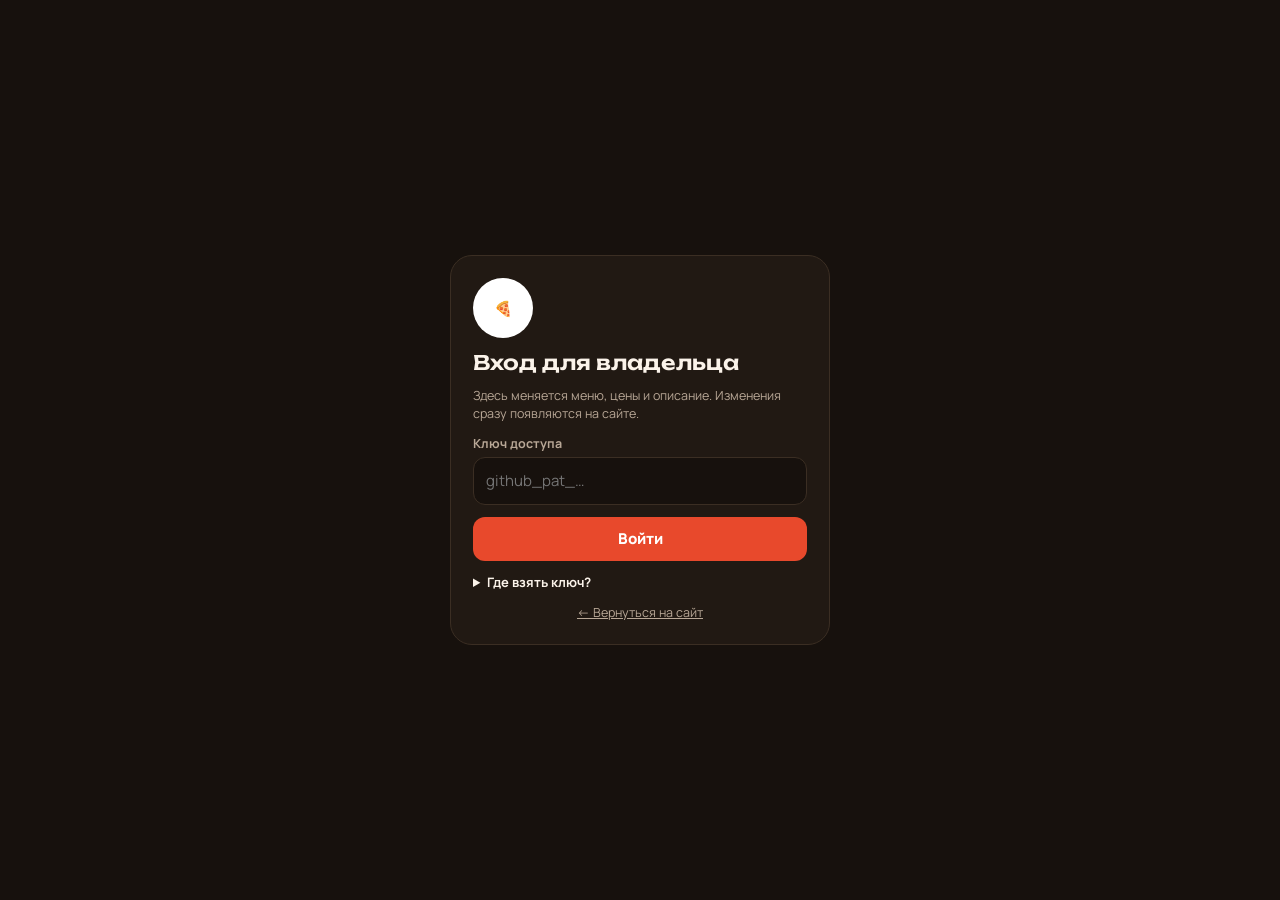
==== pizza/admin.html @ a3d3c34d "Пиццерия: сайт с заказом в WhatsApp и админка для владельца Co-Authored-By: Claude Opus 5.5 <noreply" ====
<!doctype html>
<html lang="ru">
<head>
<meta charset="utf-8">
<meta name="viewport" content="width=device-width,initial-scale=1,viewport-fit=cover">
<title>Админка пиццерии</title>
<meta name="robots" content="noindex,nofollow">
<meta name="theme-color" content="#17110d">
<link rel="preconnect" href="https://fonts.googleapis.com">
<link rel="preconnect" href="https://fonts.gstatic.com" crossorigin>
<link rel="stylesheet" href="https://fonts.googleapis.com/css2?family=Unbounded:wght@500;700&family=Manrope:wght@400;500;600;700;800&display=swap">
<link rel="stylesheet" href="style.css">
</head>
<body>
<div id="app"><div class="loading">Загрузка…</div></div>
<script src="common.js"></script>
<script>
(function(){
"use strict";
var E=PZ.esc,M=PZ.money,R=PZ.REPO,app=document.getElementById("app");
var API="https://api.github.com/repos/"+R.owner+"/"+R.repo+"/contents/";
var token=PZ.lsGet("pz-admin-token")||"";
var D=null,sha=null,saved="",tab="items",q="",fcat="",sheet=null,busy=false,armed=null;
var th=PZ.lsGet("pz-theme");if(th)document.documentElement.dataset.theme=th;

/* ---------- GitHub ---------- */
function gh(path,opt){opt=opt||{};opt.headers=Object.assign({"Accept":"application/vnd.github+json","Authorization":"Bearer "+token},opt.headers||{});
  return fetch(path.indexOf("http")===0?path:API+path,opt).then(function(r){return r.json().catch(function(){return {};}).then(function(j){if(!r.ok){var e=new Error(j.message||("Ошибка "+r.status));e.status=r.status;throw e;}return j;});});}
function b64enc(str){var b=new TextEncoder().encode(str),s="";for(var i=0;i<b.length;i+=0x8000)s+=String.fromCharCode.apply(null,b.subarray(i,i+0x8000));return btoa(s);}
function b64dec(b){var bin=atob(b.replace(/\n/g,"")),a=new Uint8Array(bin.length);for(var i=0;i<bin.length;i++)a[i]=bin.charCodeAt(i);return new TextDecoder().decode(a);}
function fetchMenu(){return gh(R.path+"?ref="+R.branch+"&t="+Date.now()).then(function(j){sha=j.sha;return JSON.parse(b64dec(j.content));});}
function putMenu(retry){
  var body=JSON.stringify(D,null,2)+"\n";
  return gh(R.path,{method:"PUT",body:JSON.stringify({message:"Меню: обновление из админки",content:b64enc(body),sha:sha,branch:R.branch})})
    .then(function(j){sha=j.content.sha;})
    .catch(function(e){if((e.status===409||e.status===422)&&!retry)return gh(R.path+"?ref="+R.branch+"&t="+Date.now()).then(function(j){sha=j.sha;return putMenu(true);});throw e;});}
function uploadImage(file,prefix){
  return new Promise(function(ok,bad){
    var img=new Image(),url=URL.createObjectURL(file);
    img.onload=function(){var max=1100,w=img.width,h=img.height,k=Math.min(1,max/Math.max(w,h));
      var c=document.createElement("canvas");c.width=Math.round(w*k);c.height=Math.round(h*k);c.getContext("2d").drawImage(img,0,0,c.width,c.height);URL.revokeObjectURL(url);
      var full=c.toDataURL("image/jpeg",.82),data=full.split(",")[1],name=prefix+"-"+Date.now().toString(36)+".jpg";
      gh(R.img+name,{method:"PUT",body:JSON.stringify({message:"Фото: "+name,content:data,branch:R.branch})}).then(function(){PZ.prev["img/"+name]=full;ok("img/"+name);}).catch(bad);};
    img.onerror=function(){bad(new Error("Это не картинка"));};img.src=url;});}

/* ---------- состояние ---------- */
function dirty(){return D&&JSON.stringify(D)!==saved;}
function draft(){if(D)PZ.lsSet("pz-admin-draft",JSON.stringify({d:D,base:saved}));}
function toast(m){var t=document.createElement("div");t.className="toast";t.textContent=m;document.body.appendChild(t);setTimeout(function(){t.remove();},2200);}
function uid(p){return p+Date.now().toString(36)+Math.random().toString(36).slice(2,5);}
function cat(id){return D.categories.filter(function(c){return c.id===id;})[0];}
function item(id){return D.items.filter(function(i){return i.id===id;})[0];}
function arm(key,el){if(armed===key){armed=null;return true;}armed=key;el.textContent="Точно?";el.classList.add("danger");setTimeout(function(){if(armed===key){armed=null;render();}},3000);return false;}
window.addEventListener("beforeunload",function(e){if(dirty()){e.preventDefault();e.returnValue="";}});

/* ---------- вход ---------- */
function login(err){
  app.innerHTML='<div class="login"><form id="lf"><div class="logo" style="width:60px;height:60px">🍕</div><h1>Вход для владельца</h1><p class="hint" style="margin:0">Здесь меняется меню, цены и описание. Изменения сразу появляются на сайте.</p><div class="f"><label for="tk">Ключ доступа</label><input id="tk" type="password" autocomplete="current-password" placeholder="github_pat_…" required></div>'+(err?'<div class="err-msg">'+E(err)+'</div>':'')+'<button class="btn" type="submit">Войти</button>'+
  '<details class="help"><summary>Где взять ключ?</summary><ol><li>Войдите на github.com в аккаунт, где лежит сайт.</li><li>Откройте: Settings → Developer settings → Personal access tokens → Fine-grained tokens → Generate new token.</li><li>Repository access: <b>Only select repositories</b> → <b>'+E(R.repo)+'</b>.</li><li>Permissions → Repository → <b>Contents: Read and write</b>.</li><li>Скопируйте ключ и вставьте сюда. На этом устройстве он запомнится.</li></ol></details>'+
  '<a class="hint" href="./" style="text-align:center">← Вернуться на сайт</a></form></div>';
  document.getElementById("lf").onsubmit=function(e){e.preventDefault();token=document.getElementById("tk").value.trim();start(true);};}
function start(fresh){
  if(!token){login();return;}
  app.innerHTML='<div class="loading">Проверяем доступ…</div>';
  gh("https://api.github.com/repos/"+R.owner+"/"+R.repo).then(function(r){
    if(!r.permissions||!r.permissions.push)throw new Error("У ключа нет права на запись в репозиторий «"+R.repo+"».");
    PZ.lsSet("pz-admin-token",token);return fetchMenu();
  }).then(function(d){
    D=d;saved=JSON.stringify(d);
    try{var dr=JSON.parse(PZ.lsGet("pz-admin-draft")||"null");if(dr&&dr.base===saved&&JSON.stringify(dr.d)!==saved){D=dr.d;setTimeout(function(){toast("Восстановлены неопубликованные изменения");},300);}}catch(e){}
    render();
  }).catch(function(e){token="";PZ.lsDel("pz-admin-token");login(e.status===401?"Неверный ключ. Проверьте и попробуйте снова.":e.message);});}

/* ---------- экраны ---------- */
function top(){
  return '<div class="adm-top"><div class="wrap"><div class="logo" style="width:40px;height:40px">'+(D.settings.logo?'<img src="'+E(PZ.src(D.settings.logo))+'" alt="">':'🍕')+'</div><h2>Управление</h2><a class="ghost" href="./" target="_blank" rel="noopener">Сайт ↗</a><button class="btn" data-pub'+(dirty()&&!busy?'':' disabled')+'>'+(busy?'Сохраняем…':dirty()?'Опубликовать':'Сохранено ✓')+'</button></div><div class="wrap"><div class="tabs">'+
    [["items","Позиции ("+D.items.length+")"],["cats","Категории"],["settings","Настройки"]].map(function(t){return '<button data-tab="'+t[0]+'" class="'+(tab===t[0]?"on":"")+'">'+t[1]+'</button>';}).join("")+'</div></div></div>';}
function itemsTab(){
  var h='<div class="panel"><div style="display:flex;gap:8px;flex-wrap:wrap"><input class="search" data-q placeholder="Поиск по названию…" value="'+E(q)+'"><select class="search" style="flex:0 1 200px" data-fcat><option value="">Все категории</option>'+D.categories.map(function(c){return '<option value="'+E(c.id)+'"'+(fcat===c.id?' selected':'')+'>'+E(c.name)+'</option>';}).join("")+'</select><button class="btn" data-new>+ Добавить блюдо</button></div></div>';
  D.categories.forEach(function(c){
    if(fcat&&fcat!==c.id)return;
    var list=D.items.filter(function(i){return i.cat===c.id&&(!q||i.name.toLowerCase().indexOf(q.toLowerCase())>=0);});
    if(q&&!list.length)return;
    h+='<div class="panel"><h4>'+E(c.name)+' · '+list.length+'</h4>'+(list.length?'':'<p class="hint">Пусто. Нажмите «Добавить блюдо».</p>')+list.map(function(it){
      return '<div class="ai'+(it.hidden?' off':'')+'"><div class="th">'+PZ.pic(it)+'</div><div class="t"><div>'+E(it.name)+(it.hidden?' · скрыто':'')+(it.badge?' · '+E(it.badge):'')+'</div><div>'+M(it.price)+(+it.old?' <s>'+M(it.old)+'</s>':'')+(it.weight?' · '+E(it.weight):'')+'</div></div><div class="acts"><button class="mini" data-up="'+it.id+'" aria-label="Выше">↑</button><button class="mini" data-down="'+it.id+'" aria-label="Ниже">↓</button><button class="mini" data-hide="'+it.id+'">'+(it.hidden?'Показать':'Скрыть')+'</button><button class="mini" data-edit="'+it.id+'">Изменить</button><button class="mini danger" data-del="'+it.id+'">Удалить</button></div></div>';}).join("")+'</div>';});
  var orphan=D.items.filter(function(i){return !cat(i.cat);});
  if(orphan.length)h+='<div class="banner">Есть позиции без категории ('+orphan.length+'): '+orphan.map(function(i){return E(i.name);}).join(", ")+'. Откройте их и выберите категорию.</div>';
  return h;}
function catsTab(){
  return '<div class="panel"><h4>Категории меню</h4><p class="hint">Порядок здесь = порядок на сайте. Удалить можно только пустую категорию.</p>'+D.categories.map(function(c){var n=D.items.filter(function(i){return i.cat===c.id;}).length;
    return '<div class="ai"><div class="t f" style="min-width:160px"><input data-cname="'+E(c.id)+'" value="'+E(c.name)+'" aria-label="Название категории"></div><span class="hint">'+n+' поз.</span><div class="acts"><button class="mini" data-cup="'+E(c.id)+'">↑</button><button class="mini" data-cdown="'+E(c.id)+'">↓</button><button class="mini danger" data-cdel="'+E(c.id)+'">Удалить</button></div></div>';}).join("")+
    '<div style="display:flex;gap:8px"><input class="search" id="newcat" placeholder="Новая категория, например «Десерты»"><button class="btn" data-addcat>Добавить</button></div></div>';}
function sf(k,label,type,ph){var v=D.settings[k];return '<div class="f"><label>'+label+'</label><input data-s="'+k+'" type="'+(type||"text")+'" value="'+E(v==null?"":v)+'" placeholder="'+E(ph||"")+'"'+(type==="number"?' inputmode="numeric" min="0"':'')+'></div>';}
function photoField(k,label){var v=D.settings[k];return '<div class="f"><label>'+label+'</label><div class="photo"><div class="th" style="'+(k==="logo"?'width:75px;border-radius:50%':'')+'">'+(v?'<img src="'+E(PZ.src(v))+'" alt="">':'<div class="hint" style="display:grid;place-items:center;height:100%">нет</div>')+'</div><label class="ghost" style="cursor:pointer">Загрузить<input type="file" accept="image/*" data-simg="'+k+'" hidden></label>'+(v?'<button class="mini danger" data-sclear="'+k+'">Убрать</button>':'')+'</div></div>';}
function settingsTab(){var s=D.settings;
  return '<div class="panel"><h4>Основное</h4><div class="two">'+sf("name","Название пиццерии")+sf("slogan","Слоган")+sf("city","Город")+sf("address","Адрес (для самовывоза)")+'</div>'+photoField("logo","Логотип")+photoField("hero","Фото на главной")+'</div>'+
  '<div class="panel"><h4>Связь</h4><div class="two">'+sf("whatsapp","WhatsApp для заказов","tel","+7 7__ ___ __ __")+sf("instagram","Instagram (без @)")+'</div><p class="hint">Все заказы приходят на этот номер WhatsApp.</p></div>'+
  '<div class="panel"><h4>Работа и доставка</h4><div class="two">'+sf("open","Открытие","time")+sf("close","Закрытие","time")+sf("deliveryFee","Цена доставки, ₸","number")+sf("freeFrom","Бесплатная доставка от, ₸ (0 — нет)","number")+sf("minOrder","Минимальный заказ, ₸ (0 — нет)","number")+'</div><label class="check"><input type="checkbox" data-s="pickup"'+(s.pickup?' checked':'')+'> Есть самовывоз</label>'+
  '<div class="f"><label>Объявление на главной</label><textarea data-s="notice">'+E(s.notice||"")+'</textarea></div></div>'+
  '<div class="panel"><h4>Устройство</h4><div style="display:flex;gap:8px;flex-wrap:wrap"><button class="ghost" data-theme>Сменить тему</button><button class="ghost danger" data-logout>Выйти</button></div></div>';}
function sheetHTML(){if(!sheet)return "";var it=sheet;
  var badges=["","Хит","Новинка","Выгодно","Острая"];
  return '<div class="sheet-scrim" data-close-scrim><div class="sheet" role="dialog" aria-modal="true"><div class="sh-head"><h3>'+(item(it.id)?'Изменить':'Новое блюдо')+'</h3><button class="icon-btn" data-close aria-label="Закрыть">✕</button></div>'+
  '<div class="f"><label>Название *</label><input data-e="name" value="'+E(it.name)+'" placeholder="Например: Пепперони"></div>'+
  '<div class="f"><label>Категория</label><select data-e="cat">'+D.categories.map(function(c){return '<option value="'+E(c.id)+'"'+(it.cat===c.id?' selected':'')+'>'+E(c.name)+'</option>';}).join("")+'</select></div>'+
  '<div class="two"><div class="f"><label>Цена, ₸ *</label><input data-e="price" type="number" inputmode="numeric" min="0" value="'+(+it.price||"")+'"></div><div class="f"><label>Старая цена, ₸ (для скидки)</label><input data-e="old" type="number" inputmode="numeric" min="0" value="'+(+it.old||"")+'"></div></div>'+
  '<div class="two"><div class="f"><label>Размер / вес</label><input data-e="weight" value="'+E(it.weight)+'" placeholder="30 см, 0,5 л, 8 шт"></div><div class="f"><label>Наклейка</label><select data-e="badge">'+badges.map(function(b){return '<option value="'+b+'"'+((it.badge||"")===b?' selected':'')+'>'+(b||"— нет —")+'</option>';}).join("")+(badges.indexOf(it.badge||"")<0?'<option selected value="'+E(it.badge)+'">'+E(it.badge)+'</option>':'')+'</select></div></div>'+
  '<div class="f"><label>Описание / состав</label><textarea data-e="desc" placeholder="Томатный соус, моцарелла…">'+E(it.desc)+'</textarea></div>'+
  '<div class="f"><label>Фото</label><div class="photo"><div class="th">'+PZ.pic(it)+'</div><label class="ghost" style="cursor:pointer">'+(it.img?'Заменить':'Загрузить фото')+'<input type="file" accept="image/*" data-eimg hidden></label>'+(it.img?'<button class="mini danger" data-eclear>Убрать</button>':'')+'</div><p class="hint" style="margin:4px 0 0">Без фото показывается рисунок.</p></div>'+
  '<label class="check"><input type="checkbox" data-e="hidden"'+(it.hidden?' checked':'')+'> Скрыть с сайта (например, закончилось)</label>'+
  '<div style="display:flex;gap:8px;justify-content:flex-end"><button class="ghost" data-close>Отмена</button><button class="btn" data-save>Готово</button></div><p class="hint" style="margin:0">После «Готово» нажмите <b>«Опубликовать»</b> сверху — тогда изменения появятся на сайте.</p></div></div>';}
function render(){
  if(!D)return;var y=window.scrollY,focusId=document.activeElement&&document.activeElement.dataset&&(document.activeElement.dataset.q!==undefined?"q":null);
  app.innerHTML='<div>'+top()+'<main class="wrap adm-body">'+(dirty()?'<div class="banner">Есть неопубликованные изменения. Нажмите «Опубликовать», чтобы их увидели клиенты.</div>':'')+(tab==="items"?itemsTab():tab==="cats"?catsTab():settingsTab())+'</main></div>'+sheetHTML();
  window.scrollTo(0,y);
  if(focusId==="q"){var el=document.querySelector("[data-q]");el.focus();el.setSelectionRange(el.value.length,el.value.length);}}
function changed(){draft();var b=document.querySelector("[data-pub]");if(b){b.disabled=!dirty()||busy;b.textContent=busy?'Сохраняем…':dirty()?'Опубликовать':'Сохранено ✓';}
  var main=document.querySelector(".adm-body"),bn=main&&main.querySelector(":scope>.banner:first-child");
  if(main&&dirty()&&!bn)main.insertAdjacentHTML("afterbegin",'<div class="banner">Есть неопубликованные изменения. Нажмите «Опубликовать», чтобы их увидели клиенты.</div>');
  if(bn&&!dirty())bn.remove();}
function move(arr,idx,dir,same){var j=idx+dir;while(j>=0&&j<arr.length&&same&&!same(arr[j]))j+=dir;if(j<0||j>=arr.length)return;var t=arr[idx];arr[idx]=arr[j];arr[j]=t;}

/* ---------- действия ---------- */
function publish(){
  if(busy||!dirty())return;
  var bad=D.items.filter(function(i){return !i.hidden&&(!i.name.trim()||!(+i.price>0));});
  if(bad.length){toast("Проверьте название и цену: "+bad.map(function(i){return i.name||"без названия";}).join(", "));return;}
  busy=true;changed();
  putMenu().then(function(){saved=JSON.stringify(D);PZ.lsDel("pz-admin-draft");busy=false;render();toast("Опубликовано! На сайте обновится через 1–2 минуты.");})
  .catch(function(e){busy=false;render();toast(e.status===401?"Ключ больше не действует — войдите заново":"Не сохранилось: "+e.message);});}

app.addEventListener("click",function(e){
  var t=e.target.closest("button,[data-close-scrim]");if(!t)return;var d=t.dataset;
  if("closeScrim" in d){if(e.target===t){sheet=null;render();}return;}
  if(d.tab){tab=d.tab;render();window.scrollTo(0,0);}
  else if("pub" in d)publish();
  else if("new" in d){sheet={id:uid("i"),cat:fcat||(D.categories[0]&&D.categories[0].id)||"",name:"",desc:"",price:0,old:0,weight:"",img:"",badge:"",hidden:false};render();}
  else if(d.edit){sheet=JSON.parse(JSON.stringify(item(d.edit)));render();}
  else if(d.hide){var it=item(d.hide);it.hidden=!it.hidden;render();draft();}
  else if(d.del){if(!arm("del"+d.del,t))return;D.items=D.items.filter(function(i){return i.id!==d.del;});render();draft();toast("Удалено. Нажмите «Опубликовать»");}
  else if(d.up||d.down){var id=d.up||d.down,i=D.items.indexOf(item(id)),c=item(id).cat;move(D.items,i,d.up?-1:1,function(x){return x.cat===c;});render();draft();}
  else if(d.cup||d.cdown){var ci=D.categories.indexOf(cat(d.cup||d.cdown));move(D.categories,ci,d.cup?-1:1);render();draft();}
  else if(d.cdel){var n=D.items.filter(function(i){return i.cat===d.cdel;}).length;if(n){toast("Сначала перенесите или удалите позиции ("+n+")");return;}if(!arm("c"+d.cdel,t))return;D.categories=D.categories.filter(function(c){return c.id!==d.cdel;});render();draft();}
  else if("addcat" in d){var inp=document.getElementById("newcat"),nm=inp.value.trim();if(!nm){inp.focus();return;}D.categories.push({id:uid("c"),name:nm});render();draft();}
  else if("close" in d){sheet=null;render();}
  else if("save" in d){if(!sheet.name.trim()){toast("Введите название");return;}if(!(+sheet.price>0)){toast("Введите цену");return;}
    sheet.price=Math.round(+sheet.price);sheet.old=Math.round(+sheet.old)||0;var ex=item(sheet.id);
    if(ex)D.items[D.items.indexOf(ex)]=sheet;else D.items.push(sheet);sheet=null;render();draft();toast("Готово. Не забудьте «Опубликовать»");}
  else if("eclear" in d){sheet.img="";render();}
  else if(d.sclear){D.settings[d.sclear]="";render();draft();}
  else if("theme" in d){var r=document.documentElement,nt=r.dataset.theme==="light"?"dark":"light";r.dataset.theme=nt;PZ.lsSet("pz-theme",nt);}
  else if("logout" in d){if(dirty()&&!arm("logout",t))return;PZ.lsDel("pz-admin-token");PZ.lsDel("pz-admin-draft");token="";D=null;login();}
});
app.addEventListener("input",function(e){var t=e.target,d=t.dataset;
  if(d.q!==undefined){q=t.value;render();return;}
  if(d.e&&sheet){sheet[d.e]=t.type==="checkbox"?t.checked:t.value;return;}
  if(d.s){var v=t.type==="checkbox"?t.checked:t.type==="number"?(+t.value||0):t.value;D.settings[d.s]=v;changed();return;}
  if(d.cname){cat(d.cname).name=t.value;changed();}
});
app.addEventListener("change",function(e){var t=e.target,d=t.dataset;
  if(d.fcat!==undefined){fcat=t.value;render();return;}
  if(d.e&&sheet&&t.tagName==="SELECT"){sheet[d.e]=t.value;return;}
  if(d.s&&t.type==="checkbox"){D.settings[d.s]=t.checked;changed();return;}
  if((d.eimg!==undefined||d.simg)&&t.files&&t.files[0]){
    var lab=t.parentNode;lab.firstChild.textContent="Загружаем…";
    uploadImage(t.files[0],d.simg||(sheet&&sheet.id)||"img").then(function(path){
      if(d.simg){D.settings[d.simg]=path;draft();}else if(sheet)sheet.img=path;render();toast("Фото загружено");
    }).catch(function(err){render();toast("Фото не загрузилось: "+err.message);});}
});
document.addEventListener("keydown",function(e){if(e.key==="Escape"&&sheet){sheet=null;render();}});

start();
})();
</script>
</body>
</html>
---- pizza/style.css ----
/* Пиццерия — общий стиль: тёплый тёмный «печь» + томатный акцент */
:root{
  --bg:#17110d;--surface:#211913;--surface-2:#2c221a;--line:#3b2e23;
  --fg:#fbf3ea;--muted:#b8a796;--accent:#e8492c;--accent-ink:#fff;--gold:#f2b84b;
  --wa:#25d366;--wa-ink:#062611;--danger:#ff6b5b;--ok:#3ccf7a;
  --shadow:0 12px 32px rgba(0,0,0,.45);
  --f-d:"Unbounded","Manrope",system-ui,sans-serif;--f-b:"Manrope",system-ui,-apple-system,"Segoe UI",sans-serif;
  color-scheme:dark}
:root[data-theme="light"]{
  --bg:#fbf6f0;--surface:#fff;--surface-2:#f3eadf;--line:#e8dccd;
  --fg:#2a1b10;--muted:#7a6656;--accent:#d63c20;--gold:#b07a10;
  --wa:#1fb457;--wa-ink:#fff;--danger:#c8402f;--shadow:0 12px 32px rgba(60,30,10,.14);color-scheme:light}
*{box-sizing:border-box}
html,body{margin:0}
body{background:var(--bg);color:var(--fg);font:15px/1.45 var(--f-b);-webkit-font-smoothing:antialiased}
button,input,textarea,select{font:inherit;color:inherit}
button{cursor:pointer}
img{max-width:100%}
[hidden]{display:none!important}
:focus-visible{outline:2px solid var(--accent);outline-offset:2px}
.wrap{max-width:900px;margin:0 auto;padding-left:max(16px,env(safe-area-inset-left));padding-right:max(16px,env(safe-area-inset-right))}

/* hero */
.hero{position:relative;color:#fff;background:radial-gradient(120% 90% at 80% 0%,#7a2512 0%,#2a120a 55%,#17110d 100%);overflow:hidden;border-radius:0 0 28px 28px}
.hero.has-img::before{content:"";position:absolute;inset:0;background:var(--hero) center/cover;opacity:.5}
.hero::after{content:"";position:absolute;inset:0;background:linear-gradient(180deg,rgba(23,17,13,.35),rgba(23,17,13,.1) 40%,rgba(23,17,13,.9))}
.hero-in{position:relative;z-index:1;padding-block:calc(16px + env(safe-area-inset-top)) 26px;display:grid;gap:8px}
.hero-top{display:flex;justify-content:space-between;align-items:center;margin-bottom:36px}
.hero-pz{position:absolute;right:-60px;top:40px;width:240px;height:240px;opacity:.9;z-index:0}
.hero h1{margin:0;font:700 clamp(32px,9vw,50px)/1.02 var(--f-d);letter-spacing:.01em;max-width:80%}
.hero p{margin:0;font-size:16px;opacity:.9}
.pill{display:inline-flex;align-items:center;gap:8px;font-size:13.5px;font-weight:700;background:rgba(255,255,255,.12);border:1px solid rgba(255,255,255,.2);border-radius:999px;padding:7px 12px;justify-self:start;margin-top:6px;backdrop-filter:blur(8px)}
.dot{width:8px;height:8px;border-radius:50%;background:var(--ok);display:inline-block}
.dot.closed{background:var(--danger)}
.logo{width:48px;height:48px;border-radius:50%;overflow:hidden;background:#fff;color:#7a2512;display:grid;place-items:center;font:700 15px var(--f-d);flex:none;border:0;padding:0}
.logo img{width:100%;height:100%;object-fit:cover}
.icon-btn{width:40px;height:40px;border-radius:12px;border:1px solid var(--line);background:var(--surface);display:grid;place-items:center;flex:none;color:var(--fg)}
.icon-btn.glass{background:rgba(255,255,255,.12);border-color:rgba(255,255,255,.22);color:#fff}
.icon-btn svg{width:18px;height:18px}

/* actions */
.actions{display:grid;gap:10px;padding-block:18px 4px}
.act{display:flex;align-items:center;gap:14px;width:100%;text-align:left;border:1px solid var(--line);background:var(--surface);color:var(--fg);border-radius:20px;padding:14px 16px;text-decoration:none}
.act .ic{width:44px;height:44px;border-radius:14px;display:grid;place-items:center;flex:none;background:var(--surface-2)}
.act .ic svg{width:22px;height:22px}
.act .at{flex:1;min-width:0;display:grid}
.act b{font-size:16px}
.act small{font-size:12.5px;color:var(--muted)}
.act.primary{background:var(--accent);border-color:var(--accent);color:#fff;padding-block:18px}
.act.primary .ic{background:rgba(255,255,255,.18)}
.act.primary small{color:rgba(255,255,255,.85)}
.act-row{display:grid;grid-template-columns:1fr 1fr;gap:10px}
.act.sm{padding:12px;gap:10px}.act.sm .ic{width:38px;height:38px}
.act.sm b{font-size:14.5px}.act.sm small{overflow-wrap:anywhere}
.act.wa .ic{background:var(--wa);color:#fff}
.facts{display:grid;grid-template-columns:repeat(3,1fr);gap:8px;padding-top:12px}
.fact{background:var(--surface);border:1px solid var(--line);border-radius:16px;padding:12px 10px;display:grid;gap:2px;min-width:0}
.fact svg{width:20px;height:20px;color:var(--accent);margin-bottom:4px}
.fact b{font-size:14px;white-space:nowrap}
.fact span{font-size:11.5px;color:var(--muted);line-height:1.25}
.sec-h{margin:26px 0 12px;font:600 19px var(--f-d)}
.pop-row{display:flex;gap:12px;overflow-x:auto;scroll-snap-type:x mandatory;padding-bottom:6px;scrollbar-width:none}
.pop-row::-webkit-scrollbar{display:none}
.pop-row .card{flex:none;width:min(78%,290px);scroll-snap-align:start}
.cg{display:grid;grid-template-columns:repeat(auto-fill,minmax(150px,1fr));gap:10px}
.cg button{display:flex;align-items:center;gap:10px;border:1px solid var(--line);background:var(--surface);border-radius:16px;padding:8px;text-align:left}
.cg .th{width:48px;height:48px;border-radius:12px;overflow:hidden;flex:none;background:var(--surface-2)}
.cg b{font-size:14px;line-height:1.2;display:block}.cg small{color:var(--muted);font-size:12px}
@media(min-width:700px){.actions{grid-template-columns:1fr 1fr}.act.primary,.act-row{grid-column:1/-1}}

/* menu */
.top{position:sticky;top:0;z-index:30;background:color-mix(in srgb,var(--bg) 92%,transparent);backdrop-filter:blur(12px);-webkit-backdrop-filter:blur(12px);border-bottom:1px solid var(--line);padding-top:env(safe-area-inset-top)}
.head{display:flex;align-items:center;gap:12px;padding-block:12px}
.head .t{flex:1;min-width:0}
.head h2{margin:0;font:700 18px/1.1 var(--f-d)}
.head p{margin:2px 0 0;color:var(--muted);font-size:12.5px;white-space:nowrap;overflow:hidden;text-overflow:ellipsis}
.chips{display:flex;gap:8px;overflow-x:auto;padding-bottom:12px;scrollbar-width:none}
.chips::-webkit-scrollbar{display:none}
.chip{flex:none;border:1px solid var(--line);background:var(--surface);border-radius:999px;padding:8px 15px;font-weight:700;font-size:13.5px;color:var(--muted);white-space:nowrap}
.chip.on{background:var(--fg);color:var(--bg);border-color:var(--fg)}
html{scroll-padding-top:130px}
main{padding-bottom:120px}
.sec{padding-top:24px}
.sec h3{margin:0 0 12px;font:600 18px var(--f-d);display:flex;align-items:center;gap:10px}
.sec h3::before{content:"";width:10px;height:10px;border-radius:50%;background:var(--accent)}
.grid{display:grid;gap:14px}
@media(min-width:700px){.grid{grid-template-columns:1fr 1fr}}
.card{background:var(--surface);border:1px solid var(--line);border-radius:20px;overflow:hidden;display:flex;flex-direction:column;min-width:0}
.ph{position:relative;aspect-ratio:16/10;background:var(--surface-2);overflow:hidden}
.ph img,.ph svg{width:100%;height:100%;object-fit:cover;display:block}
.badge{position:absolute;left:10px;top:10px;background:var(--accent);color:#fff;font-size:11.5px;font-weight:800;padding:4px 9px;border-radius:999px}
.badge.in{position:static;display:inline-block;vertical-align:2px;margin-left:6px;font-size:10.5px;padding:2px 7px}
.cb{padding:12px 14px 14px;display:grid;gap:6px;flex:1}
.nr{display:flex;justify-content:space-between;align-items:flex-start;gap:10px}
.name{font-weight:800;font-size:16px;line-height:1.25;min-width:0}
.prices{text-align:right;white-space:nowrap}
.price{font-weight:800;font-size:16px}
.old{display:block;color:var(--muted);font-size:12px;text-decoration:line-through;text-decoration-color:var(--accent)}
.desc{color:var(--muted);font-size:13px;line-height:1.4}
.pcs{font-size:12px;font-weight:700;background:var(--surface-2);border-radius:8px;padding:2px 8px;justify-self:start}
.add{border:0;border-radius:14px;padding:11px;background:var(--accent);color:#fff;font-weight:800;margin-top:auto}
.step{display:inline-flex;align-items:center;gap:4px;background:var(--surface-2);border-radius:14px;padding:4px;justify-self:center}
.step button{width:34px;height:34px;border-radius:10px;border:0;background:var(--surface);font-weight:800;font-size:17px;display:grid;place-items:center}
.step button.plus{background:var(--accent);color:#fff}
.step span{min-width:28px;text-align:center;font-weight:800}
.step.sm button{width:30px;height:30px;font-size:15px}.step.sm span{min-width:20px}
.row{display:grid;grid-template-columns:60px 1fr auto;gap:12px;align-items:center;background:var(--surface);border:1px solid var(--line);border-radius:18px;padding:10px 12px 10px 10px;min-width:0}
.row .th{width:60px;height:60px;border-radius:14px;background:var(--surface-2);overflow:hidden}
.row .th img,.row .th svg,.cg .th svg,.cg .th img{width:100%;height:100%;object-fit:cover;display:block}
.row .mid{min-width:0;display:grid;gap:2px}
.row .name{font-size:15px}
.row .end{display:grid;justify-items:end;gap:6px}
.row .add{padding:8px 12px;font-size:14px}
.notice{margin-top:14px;padding:10px 14px;border-radius:14px;background:var(--surface);border:1px solid var(--line);color:var(--muted);font-size:13px}

/* bar */
.bar{position:fixed;left:0;right:0;bottom:0;z-index:35;padding-top:10px;padding-bottom:calc(10px + env(safe-area-inset-bottom));background:linear-gradient(to top,var(--bg) 60%,transparent)}
.bar .in{display:flex;align-items:center;justify-content:space-between;gap:12px;width:100%;background:var(--surface);border:1px solid var(--line);border-radius:18px;padding:10px 10px 10px 16px;box-shadow:var(--shadow);text-align:left;color:var(--fg)}
.bar small{display:block;color:var(--muted);font-size:12px}
.bar strong{font-size:16px}
.bar .cta{background:var(--accent);color:#fff;border-radius:13px;padding:12px 16px;font-weight:800;white-space:nowrap}

/* cart */
.cartv{display:grid;gap:12px;padding-block:14px 40px}
.box{background:var(--surface);border:1px solid var(--line);border-radius:20px;padding:14px;display:grid;gap:10px}
.box h3{margin:0;font:600 16px var(--f-d)}
.line{display:flex;align-items:center;gap:10px;padding-block:9px;border-top:1px solid var(--line)}
.line:first-of-type{border-top:0}
.line .lt{width:48px;height:48px;border-radius:12px;overflow:hidden;flex:none;background:var(--surface-2)}
.line .lt img,.line .lt svg{width:100%;height:100%;object-fit:cover;display:block}
.line .t{flex:1;min-width:0}
.line .t div:first-child{font-weight:700}
.line .t div:last-child{color:var(--muted);font-size:13px}
.seg{display:grid;grid-template-columns:1fr 1fr;gap:4px;background:var(--surface-2);padding:4px;border-radius:14px}
.seg button{border:0;background:none;border-radius:10px;padding:9px;font-weight:700;color:var(--muted)}
.seg button.on{background:var(--surface);color:var(--fg);box-shadow:0 1px 3px rgba(0,0,0,.2)}
.f label{display:block;font-size:12.5px;color:var(--muted);margin-bottom:4px;font-weight:700}
.f input,.f textarea,.f select{width:100%;border:1px solid var(--line);background:var(--bg);border-radius:12px;padding:12px;outline:none}
.f textarea{min-height:72px;resize:vertical}
.f input:focus,.f textarea:focus,.f select:focus{border-color:var(--accent)}
.f.err input,.f.err textarea{border-color:var(--danger)}
.f .e{color:var(--danger);font-size:12.5px;margin-top:4px}
.progress{display:grid;gap:6px;padding:12px 14px;border-radius:16px;background:var(--surface);border:1px solid var(--line);font-size:13.5px}
.pb{height:8px;border-radius:99px;background:var(--surface-2);overflow:hidden}
.pb i{display:block;height:100%;background:var(--accent);border-radius:99px;transition:width .3s}
.progress.ok .pb i{background:var(--ok)}
.sum div{display:flex;justify-content:space-between;color:var(--muted)}
.sum .total{color:var(--fg);font-weight:800;font-size:18px;border-top:1px solid var(--line);padding-top:8px}
.wa{display:flex;align-items:center;justify-content:center;gap:8px;width:100%;border:0;border-radius:18px;padding:17px;background:var(--wa);color:var(--wa-ink);font-weight:800;font-size:16px;text-decoration:none}
.wa svg{width:22px;height:22px}
.wa[aria-disabled="true"]{opacity:.45}
.warn{color:var(--gold);font-size:13px}
.hint{color:var(--muted);font-size:12.5px}
.empty-cart{display:grid;justify-items:center;gap:10px;text-align:center;padding:60px 0}
.empty-cart h2{margin:0;font:600 20px var(--f-d)}
.btn{border:0;border-radius:12px;padding:11px 18px;background:var(--accent);color:#fff;font-weight:800;text-decoration:none;display:inline-block}
.ghost{border:1px solid var(--line);background:var(--surface);border-radius:12px;padding:9px 14px;font-weight:700;text-decoration:none;color:var(--fg)}
footer{margin-top:34px;padding-block:22px 130px;border-top:1px solid var(--line);color:var(--muted);font-size:13px;display:grid;gap:4px}
footer b{color:var(--fg);font-family:var(--f-d);font-weight:600}
footer a{color:inherit}
.toast{position:fixed;left:50%;bottom:calc(100px + env(safe-area-inset-bottom));transform:translateX(-50%);z-index:90;background:var(--fg);color:var(--bg);padding:10px 16px;border-radius:12px;font-weight:700;font-size:14px;box-shadow:var(--shadow);max-width:calc(100% - 32px)}
.loading{min-height:70vh;display:grid;place-items:center;color:var(--muted)}

/* admin */
.adm-top{position:sticky;top:0;z-index:5;background:var(--bg);border-bottom:1px solid var(--line);padding-top:env(safe-area-inset-top)}
.adm-top .wrap{display:flex;align-items:center;gap:10px;padding-block:12px;flex-wrap:wrap}
.adm-top h2{margin:0;font:600 17px var(--f-d);flex:1;min-width:140px}
.btn:disabled{opacity:.4;cursor:default}
.tabs{display:flex;gap:6px;padding-bottom:12px;overflow-x:auto}
.tabs button{border:1px solid var(--line);background:var(--surface);border-radius:999px;padding:7px 14px;font-weight:700;color:var(--muted);flex:none}
.tabs button.on{background:var(--fg);color:var(--bg);border-color:var(--fg)}
.adm-body{padding-block:16px 60px;display:grid;gap:14px}
.banner{padding:12px 14px;border-radius:14px;border:1px dashed var(--gold);color:var(--gold);font-size:13.5px}
.panel{background:var(--surface);border:1px solid var(--line);border-radius:16px;padding:14px;display:grid;gap:10px;min-width:0}
.panel h4{margin:0;font-size:12.5px;letter-spacing:.08em;text-transform:uppercase;color:var(--muted)}
.panel p{margin:0}
.two{display:grid;grid-template-columns:repeat(auto-fit,minmax(200px,1fr));gap:10px}
.ai{display:flex;align-items:center;gap:10px;padding:8px;border-radius:12px;background:var(--surface-2);flex-wrap:wrap}
.ai.off{opacity:.55}
.ai .th{width:52px;height:52px;border-radius:10px;overflow:hidden;flex:none;background:var(--surface)}
.ai .th img,.ai .th svg{width:100%;height:100%;object-fit:cover;display:block}
.ai .t{flex:1;min-width:120px}
.ai .t div:first-child{font-weight:700}
.ai .t div:last-child{color:var(--muted);font-size:12.5px}
.mini{border:1px solid var(--line);background:var(--surface);border-radius:9px;min-width:34px;height:34px;padding:0 10px;font-size:13px;font-weight:700;flex:none}
.danger{color:var(--danger)}
.acts{display:flex;gap:4px;flex-wrap:wrap}
.search{flex:1;min-width:160px;border:1px solid var(--line);background:var(--surface);border-radius:12px;padding:10px 12px;outline:none}
.check{display:flex;gap:8px;align-items:center;font-weight:700}
.photo{display:flex;gap:12px;align-items:center;flex-wrap:wrap}
.photo .th{width:120px;height:75px;border-radius:12px;overflow:hidden;background:var(--surface-2)}
.photo .th img,.photo .th svg{width:100%;height:100%;object-fit:cover;display:block}
.sheet-scrim{position:fixed;inset:0;z-index:70;background:rgba(10,5,2,.65);display:flex;align-items:flex-end;justify-content:center}
.sheet{width:100%;max-width:560px;max-height:92vh;overflow:auto;background:var(--bg);border-radius:22px 22px 0 0;border:1px solid var(--line);display:grid;gap:10px;padding:18px max(18px,env(safe-area-inset-right)) calc(18px + env(safe-area-inset-bottom)) max(18px,env(safe-area-inset-left))}
.sh-head{display:flex;justify-content:space-between;align-items:center}
.sh-head h3{margin:0;font:600 18px var(--f-d)}
.login{min-height:100vh;display:grid;place-items:center;padding:16px}
.login form{width:100%;max-width:380px;background:var(--surface);border:1px solid var(--line);border-radius:22px;padding:22px;display:grid;gap:12px}
.login h1{margin:0;font:600 20px var(--f-d)}
.err-msg{color:var(--danger);font-size:13.5px}
details.help{font-size:13px;color:var(--muted)}
details.help summary{cursor:pointer;font-weight:700;color:var(--fg)}
details.help ol{padding-left:18px;margin:8px 0 0;display:grid;gap:4px}
@media (prefers-reduced-motion:reduce){*{animation:none!important;transition:none!important}}
.hero-pz svg{width:100%;height:100%}
.act>svg{width:20px;height:20px;flex:none;opacity:.8}
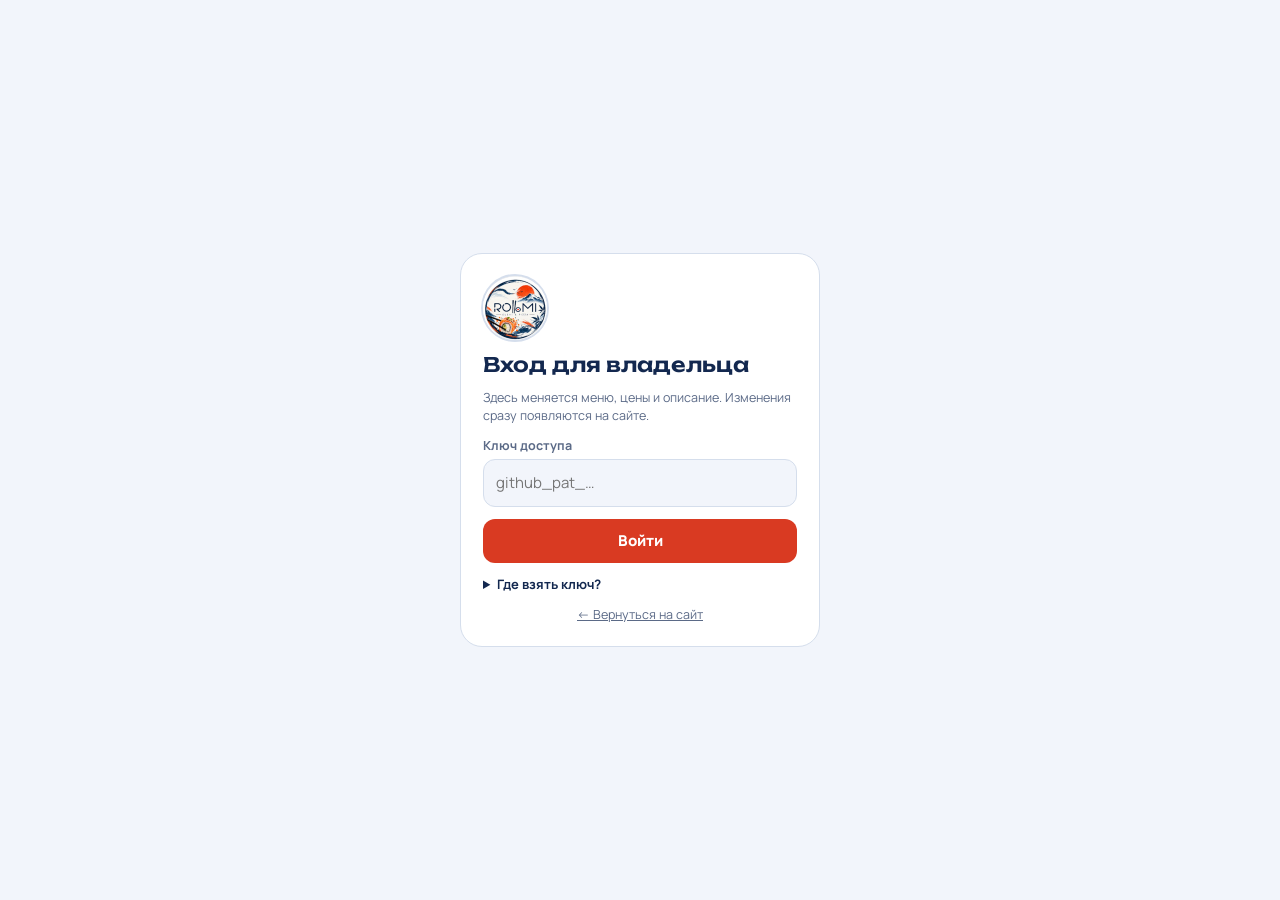
==== commit d6184561: "Rollmi: сайт как оригинал, меню из menu.json, админка для владельца Co-Authored-By: Claude Opus 5.5 " ====
--- a/pizza/admin.html
+++ b/pizza/admin.html
@@ -3,13 +3,14 @@
 <head>
 <meta charset="utf-8">
 <meta name="viewport" content="width=device-width,initial-scale=1,viewport-fit=cover">
-<title>Админка пиццерии</title>
+<title>Rollmi — управление меню</title>
 <meta name="robots" content="noindex,nofollow">
-<meta name="theme-color" content="#17110d">
+<meta name="theme-color" content="#0a1428">
+<link rel="icon" href="img/logo.jpg">
 <link rel="preconnect" href="https://fonts.googleapis.com">
 <link rel="preconnect" href="https://fonts.gstatic.com" crossorigin>
 <link rel="stylesheet" href="https://fonts.googleapis.com/css2?family=Unbounded:wght@500;700&family=Manrope:wght@400;500;600;700;800&display=swap">
-<link rel="stylesheet" href="style.css">
+<link rel="stylesheet" href="rollmi.css">
 </head>
 <body>
 <div id="app"><div class="loading">Загрузка…</div></div>
@@ -21,7 +22,7 @@
 var API="https://api.github.com/repos/"+R.owner+"/"+R.repo+"/contents/";
 var token=PZ.lsGet("pz-admin-token")||"";
 var D=null,sha=null,saved="",tab="items",q="",fcat="",sheet=null,busy=false,armed=null;
-var th=PZ.lsGet("pz-theme");if(th)document.documentElement.dataset.theme=th;
+var th=PZ.lsGet("rollmi-theme");if(th)document.documentElement.dataset.theme=th;
 
 /* ---------- GitHub ---------- */
 function gh(path,opt){opt=opt||{};opt.headers=Object.assign({"Accept":"application/vnd.github+json","Authorization":"Bearer "+token},opt.headers||{});
@@ -55,7 +56,7 @@
 
 /* ---------- вход ---------- */
 function login(err){
-  app.innerHTML='<div class="login"><form id="lf"><div class="logo" style="width:60px;height:60px">🍕</div><h1>Вход для владельца</h1><p class="hint" style="margin:0">Здесь меняется меню, цены и описание. Изменения сразу появляются на сайте.</p><div class="f"><label for="tk">Ключ доступа</label><input id="tk" type="password" autocomplete="current-password" placeholder="github_pat_…" required></div>'+(err?'<div class="err-msg">'+E(err)+'</div>':'')+'<button class="btn" type="submit">Войти</button>'+
+  app.innerHTML='<div class="login"><form id="lf"><div class="logo" style="width:64px;height:64px"><img src="img/logo.jpg" alt=""></div><h1>Вход для владельца</h1><p class="hint" style="margin:0">Здесь меняется меню, цены и описание. Изменения сразу появляются на сайте.</p><div class="f"><label for="tk">Ключ доступа</label><input id="tk" type="password" autocomplete="current-password" placeholder="github_pat_…" required></div>'+(err?'<div class="err-msg">'+E(err)+'</div>':'')+'<button class="btn" type="submit">Войти</button>'+
   '<details class="help"><summary>Где взять ключ?</summary><ol><li>Войдите на github.com в аккаунт, где лежит сайт.</li><li>Откройте: Settings → Developer settings → Personal access tokens → Fine-grained tokens → Generate new token.</li><li>Repository access: <b>Only select repositories</b> → <b>'+E(R.repo)+'</b>.</li><li>Permissions → Repository → <b>Contents: Read and write</b>.</li><li>Скопируйте ключ и вставьте сюда. На этом устройстве он запомнится.</li></ol></details>'+
   '<a class="hint" href="./" style="text-align:center">← Вернуться на сайт</a></form></div>';
   document.getElementById("lf").onsubmit=function(e){e.preventDefault();token=document.getElementById("tk").value.trim();start(true);};}
@@ -73,7 +74,7 @@
 
 /* ---------- экраны ---------- */
 function top(){
-  return '<div class="adm-top"><div class="wrap"><div class="logo" style="width:40px;height:40px">'+(D.settings.logo?'<img src="'+E(PZ.src(D.settings.logo))+'" alt="">':'🍕')+'</div><h2>Управление</h2><a class="ghost" href="./" target="_blank" rel="noopener">Сайт ↗</a><button class="btn" data-pub'+(dirty()&&!busy?'':' disabled')+'>'+(busy?'Сохраняем…':dirty()?'Опубликовать':'Сохранено ✓')+'</button></div><div class="wrap"><div class="tabs">'+
+  return '<div class="adm-top"><div class="wrap"><div class="logo" style="width:40px;height:40px">'+(D.settings.logo?'<img src="'+E(PZ.src(D.settings.logo))+'" alt="">':'<span>R</span>')+'</div><h2>'+E(D.settings.name)+' — меню</h2><a class="ghost" href="./" target="_blank" rel="noopener">Сайт ↗</a><button class="btn" data-pub'+(dirty()&&!busy?'':' disabled')+'>'+(busy?'Сохраняем…':dirty()?'Опубликовать':'Сохранено ✓')+'</button></div><div class="wrap"><div class="tabs">'+
     [["items","Позиции ("+D.items.length+")"],["cats","Категории"],["settings","Настройки"]].map(function(t){return '<button data-tab="'+t[0]+'" class="'+(tab===t[0]?"on":"")+'">'+t[1]+'</button>';}).join("")+'</div></div></div>';}
 function itemsTab(){
   var h='<div class="panel"><div style="display:flex;gap:8px;flex-wrap:wrap"><input class="search" data-q placeholder="Поиск по названию…" value="'+E(q)+'"><select class="search" style="flex:0 1 200px" data-fcat><option value="">Все категории</option>'+D.categories.map(function(c){return '<option value="'+E(c.id)+'"'+(fcat===c.id?' selected':'')+'>'+E(c.name)+'</option>';}).join("")+'</select><button class="btn" data-new>+ Добавить блюдо</button></div></div>';
@@ -93,25 +94,25 @@
 function sf(k,label,type,ph){var v=D.settings[k];return '<div class="f"><label>'+label+'</label><input data-s="'+k+'" type="'+(type||"text")+'" value="'+E(v==null?"":v)+'" placeholder="'+E(ph||"")+'"'+(type==="number"?' inputmode="numeric" min="0"':'')+'></div>';}
 function photoField(k,label){var v=D.settings[k];return '<div class="f"><label>'+label+'</label><div class="photo"><div class="th" style="'+(k==="logo"?'width:75px;border-radius:50%':'')+'">'+(v?'<img src="'+E(PZ.src(v))+'" alt="">':'<div class="hint" style="display:grid;place-items:center;height:100%">нет</div>')+'</div><label class="ghost" style="cursor:pointer">Загрузить<input type="file" accept="image/*" data-simg="'+k+'" hidden></label>'+(v?'<button class="mini danger" data-sclear="'+k+'">Убрать</button>':'')+'</div></div>';}
 function settingsTab(){var s=D.settings;
-  return '<div class="panel"><h4>Основное</h4><div class="two">'+sf("name","Название пиццерии")+sf("slogan","Слоган")+sf("city","Город")+sf("address","Адрес (для самовывоза)")+'</div>'+photoField("logo","Логотип")+photoField("hero","Фото на главной")+'</div>'+
+  return '<div class="panel"><h4>Основное</h4><div class="two">'+sf("name","Название пиццерии")+sf("slogan","Слоган")+sf("city","Город")+sf("address","Адрес (для самовывоза)")+'</div>'+photoField("logo","Логотип")+photoField("hero","Фото на главной (фон шапки)")+'</div>'+
   '<div class="panel"><h4>Связь</h4><div class="two">'+sf("whatsapp","WhatsApp для заказов","tel","+7 7__ ___ __ __")+sf("instagram","Instagram (без @)")+'</div><p class="hint">Все заказы приходят на этот номер WhatsApp.</p></div>'+
   '<div class="panel"><h4>Работа и доставка</h4><div class="two">'+sf("open","Открытие","time")+sf("close","Закрытие","time")+sf("deliveryFee","Цена доставки, ₸","number")+sf("freeFrom","Бесплатная доставка от, ₸ (0 — нет)","number")+sf("minOrder","Минимальный заказ, ₸ (0 — нет)","number")+'</div><label class="check"><input type="checkbox" data-s="pickup"'+(s.pickup?' checked':'')+'> Есть самовывоз</label>'+
   '<div class="f"><label>Объявление на главной</label><textarea data-s="notice">'+E(s.notice||"")+'</textarea></div></div>'+
   '<div class="panel"><h4>Устройство</h4><div style="display:flex;gap:8px;flex-wrap:wrap"><button class="ghost" data-theme>Сменить тему</button><button class="ghost danger" data-logout>Выйти</button></div></div>';}
 function sheetHTML(){if(!sheet)return "";var it=sheet;
-  var badges=["","Хит","Новинка","Выгодно","Острая"];
+  var badges=["","Хит","Новинка","Выгодно","Острый"];
   return '<div class="sheet-scrim" data-close-scrim><div class="sheet" role="dialog" aria-modal="true"><div class="sh-head"><h3>'+(item(it.id)?'Изменить':'Новое блюдо')+'</h3><button class="icon-btn" data-close aria-label="Закрыть">✕</button></div>'+
-  '<div class="f"><label>Название *</label><input data-e="name" value="'+E(it.name)+'" placeholder="Например: Пепперони"></div>'+
+  '<div class="f"><label>Название *</label><input data-e="name" value="'+E(it.name)+'" placeholder="Например: Филадельфия"></div>'+
   '<div class="f"><label>Категория</label><select data-e="cat">'+D.categories.map(function(c){return '<option value="'+E(c.id)+'"'+(it.cat===c.id?' selected':'')+'>'+E(c.name)+'</option>';}).join("")+'</select></div>'+
   '<div class="two"><div class="f"><label>Цена, ₸ *</label><input data-e="price" type="number" inputmode="numeric" min="0" value="'+(+it.price||"")+'"></div><div class="f"><label>Старая цена, ₸ (для скидки)</label><input data-e="old" type="number" inputmode="numeric" min="0" value="'+(+it.old||"")+'"></div></div>'+
-  '<div class="two"><div class="f"><label>Размер / вес</label><input data-e="weight" value="'+E(it.weight)+'" placeholder="30 см, 0,5 л, 8 шт"></div><div class="f"><label>Наклейка</label><select data-e="badge">'+badges.map(function(b){return '<option value="'+b+'"'+((it.badge||"")===b?' selected':'')+'>'+(b||"— нет —")+'</option>';}).join("")+(badges.indexOf(it.badge||"")<0?'<option selected value="'+E(it.badge)+'">'+E(it.badge)+'</option>':'')+'</select></div></div>'+
-  '<div class="f"><label>Описание / состав</label><textarea data-e="desc" placeholder="Томатный соус, моцарелла…">'+E(it.desc)+'</textarea></div>'+
-  '<div class="f"><label>Фото</label><div class="photo"><div class="th">'+PZ.pic(it)+'</div><label class="ghost" style="cursor:pointer">'+(it.img?'Заменить':'Загрузить фото')+'<input type="file" accept="image/*" data-eimg hidden></label>'+(it.img?'<button class="mini danger" data-eclear>Убрать</button>':'')+'</div><p class="hint" style="margin:4px 0 0">Без фото показывается рисунок.</p></div>'+
+  '<div class="two"><div class="f"><label>Размер / вес</label><input data-e="weight" value="'+E(it.weight)+'" placeholder="36 шт, 30 см, 1 шт"></div><div class="f"><label>Наклейка</label><select data-e="badge">'+badges.map(function(b){return '<option value="'+b+'"'+((it.badge||"")===b?' selected':'')+'>'+(b||"— нет —")+'</option>';}).join("")+(badges.indexOf(it.badge||"")<0?'<option selected value="'+E(it.badge)+'">'+E(it.badge)+'</option>':'')+'</select></div></div>'+
+  '<div class="f"><label>Описание / состав</label><textarea data-e="desc" placeholder="Рис, нори, сыр, лосось…">'+E(it.desc)+'</textarea></div>'+
+  '<div class="f"><label>Фото</label><div class="photo"><div class="th">'+PZ.pic(it)+'</div><label class="ghost" style="cursor:pointer">'+(it.img?'Заменить':'Загрузить фото')+'<input type="file" accept="image/*" data-eimg hidden></label>'+(it.img?'<button class="mini danger" data-eclear>Убрать</button>':'')+'</div><p class="hint" style="margin:4px 0 0">Без фото позиция показывается компактной строкой с рисунком. С фото — большой карточкой.</p></div>'+
   '<label class="check"><input type="checkbox" data-e="hidden"'+(it.hidden?' checked':'')+'> Скрыть с сайта (например, закончилось)</label>'+
   '<div style="display:flex;gap:8px;justify-content:flex-end"><button class="ghost" data-close>Отмена</button><button class="btn" data-save>Готово</button></div><p class="hint" style="margin:0">После «Готово» нажмите <b>«Опубликовать»</b> сверху — тогда изменения появятся на сайте.</p></div></div>';}
 function render(){
   if(!D)return;var y=window.scrollY,focusId=document.activeElement&&document.activeElement.dataset&&(document.activeElement.dataset.q!==undefined?"q":null);
-  app.innerHTML='<div>'+top()+'<main class="wrap adm-body">'+(dirty()?'<div class="banner">Есть неопубликованные изменения. Нажмите «Опубликовать», чтобы их увидели клиенты.</div>':'')+(tab==="items"?itemsTab():tab==="cats"?catsTab():settingsTab())+'</main></div>'+sheetHTML();
+  PZ.setCats(D.categories);app.innerHTML='<div class="adm">'+top()+'<main class="wrap adm-body">'+(dirty()?'<div class="banner">Есть неопубликованные изменения. Нажмите «Опубликовать», чтобы их увидели клиенты.</div>':'')+(tab==="items"?itemsTab():tab==="cats"?catsTab():settingsTab())+'</main></div>'+sheetHTML();
   window.scrollTo(0,y);
   if(focusId==="q"){var el=document.querySelector("[data-q]");el.focus();el.setSelectionRange(el.value.length,el.value.length);}}
 function changed(){draft();var b=document.querySelector("[data-pub]");if(b){b.disabled=!dirty()||busy;b.textContent=busy?'Сохраняем…':dirty()?'Опубликовать':'Сохранено ✓';}
@@ -148,7 +149,7 @@
     if(ex)D.items[D.items.indexOf(ex)]=sheet;else D.items.push(sheet);sheet=null;render();draft();toast("Готово. Не забудьте «Опубликовать»");}
   else if("eclear" in d){sheet.img="";render();}
   else if(d.sclear){D.settings[d.sclear]="";render();draft();}
-  else if("theme" in d){var r=document.documentElement,nt=r.dataset.theme==="light"?"dark":"light";r.dataset.theme=nt;PZ.lsSet("pz-theme",nt);}
+  else if("theme" in d){var r=document.documentElement,nt=r.dataset.theme==="light"?"dark":"light";r.dataset.theme=nt;PZ.lsSet("rollmi-theme",nt);}
   else if("logout" in d){if(dirty()&&!arm("logout",t))return;PZ.lsDel("pz-admin-token");PZ.lsDel("pz-admin-draft");token="";D=null;login();}
 });
 app.addEventListener("input",function(e){var t=e.target,d=t.dataset;
--- a/pizza/rollmi.css
+++ b/pizza/rollmi.css
@@ -0,0 +1,307 @@
+/* Layout: phone-first menu like a printed sushi card — logo header, sticky category rail, photo cards for sets, compact rows for the rest, cart form at the end, sticky checkout bar. Brand: Rollmi navy + rising-sun red. */
+:root{
+  --bg:#0a1428; --surface:#101d39; --surface-2:#172749; --line:#22355d;
+  --fg:#f3f5fa; --muted:#93a2c1; --accent:#ea4429; --accent-ink:#ffffff;
+  --plate:#0d1931; --wa:#25d366; --wa-ink:#062611; --danger:#ff6b5b; --warn:#f2b84b;
+  --shadow:0 12px 32px rgba(0,0,0,.4);
+  --f-display:"Unbounded","Manrope",system-ui,sans-serif;
+  --f-body:"Manrope",system-ui,-apple-system,"Segoe UI",sans-serif;
+  color-scheme:dark;
+}
+@media (prefers-color-scheme: light){:root:not([data-theme="dark"]){
+  --bg:#f2f5fb; --surface:#ffffff; --surface-2:#e8eef7; --line:#d5deec;
+  --fg:#13284f; --muted:#5b6a87; --accent:#d93a22; --accent-ink:#ffffff;
+  --plate:#e4ecf7; --wa:#1fb457; --wa-ink:#ffffff; --danger:#c8402f; --warn:#a8720c;
+  --shadow:0 12px 32px rgba(19,40,79,.14); color-scheme:light}}
+:root[data-theme="light"]{
+  --bg:#f2f5fb; --surface:#ffffff; --surface-2:#e8eef7; --line:#d5deec;
+  --fg:#13284f; --muted:#5b6a87; --accent:#d93a22; --accent-ink:#ffffff;
+  --plate:#e4ecf7; --wa:#1fb457; --wa-ink:#ffffff; --danger:#c8402f; --warn:#a8720c;
+  --shadow:0 12px 32px rgba(19,40,79,.14); color-scheme:light}
+:root[data-theme="dark"]{
+  --bg:#0a1428; --surface:#101d39; --surface-2:#172749; --line:#22355d;
+  --fg:#f3f5fa; --muted:#93a2c1; --accent:#ea4429; --accent-ink:#ffffff;
+  --plate:#0d1931; --wa:#25d366; --wa-ink:#062611; --danger:#ff6b5b; --warn:#f2b84b;
+  --shadow:0 12px 32px rgba(0,0,0,.4); color-scheme:dark}
+*{box-sizing:border-box}
+html{scroll-padding-top:128px}
+body{background:var(--bg);color:var(--fg);font:15px/1.45 var(--f-body);-webkit-font-smoothing:antialiased}
+body::before{content:"";position:fixed;inset:0 0 auto;height:env(safe-area-inset-top,0px);z-index:40;background:var(--bg)}
+button,input,textarea,select{font:inherit;color:inherit}
+button{cursor:pointer}
+:focus-visible{outline:2px solid var(--accent);outline-offset:2px}
+.wrap{max-width:900px;margin:0 auto;padding-left:max(16px,env(safe-area-inset-left,0px));padding-right:max(16px,env(safe-area-inset-right,0px))}
+.num{font-variant-numeric:tabular-nums}
+
+/* splash */
+.splash{position:fixed;inset:0;z-index:100;display:grid;place-items:center;background:radial-gradient(circle at 50% 42%,var(--surface-2),var(--bg) 62%);transition:opacity .5s ease}
+.splash.out{opacity:0;pointer-events:none}
+.splash .b{display:grid;justify-items:center;gap:14px;text-align:center}
+.splash .lg{position:relative;width:124px;height:124px}
+.splash .lg img,.splash .lg .ini{width:124px;height:124px;border-radius:50%;object-fit:cover;display:grid;place-items:center;background:#fff;color:#13284f;font:700 30px var(--f-display)}
+.splash .lg::after{content:"";position:absolute;inset:-10px;border-radius:50%;border:1.5px solid transparent;border-top-color:var(--accent);border-right-color:var(--accent);animation:spin 1.6s linear infinite}
+.splash .n{font:700 28px/1 var(--f-display);letter-spacing:.04em}
+.splash .s{color:var(--muted);font-size:13px;letter-spacing:.12em;text-transform:uppercase}
+@keyframes spin{to{transform:rotate(360deg)}}
+
+/* header */
+.top{position:sticky;top:env(safe-area-inset-top,0px);z-index:30;background:color-mix(in srgb,var(--bg) 92%,transparent);backdrop-filter:blur(12px);-webkit-backdrop-filter:blur(12px);border-bottom:1px solid var(--line)}
+.head{display:flex;align-items:center;gap:12px;padding-block:12px}
+.logo{width:46px;height:46px;border-radius:50%;flex:none;overflow:hidden;background:#fff;display:grid;place-items:center;color:#13284f;font:700 15px var(--f-display);box-shadow:0 0 0 2px var(--line)}
+.logo img{width:100%;height:100%;object-fit:cover}
+.brand{min-width:0;flex:1}
+.brand h1{margin:0;font:700 19px/1.1 var(--f-display);letter-spacing:.03em}
+.brand p{margin:3px 0 0;color:var(--muted);font-size:12.5px;white-space:nowrap;overflow:hidden;text-overflow:ellipsis}
+.city{font-size:11px;font-weight:700;letter-spacing:.08em;text-transform:uppercase;border:1px solid var(--line);border-radius:8px;padding:5px 8px;color:var(--muted)}
+.icon-btn{width:38px;height:38px;border-radius:12px;border:1px solid var(--line);background:var(--surface);display:grid;place-items:center;flex:none}
+.icon-btn svg{width:18px;height:18px}
+.chips{display:flex;gap:8px;overflow-x:auto;padding-bottom:12px;scrollbar-width:none}
+.chips::-webkit-scrollbar{display:none}
+.chip{flex:none;border:1px solid var(--line);background:var(--surface);border-radius:999px;padding:8px 15px;font-weight:700;font-size:13.5px;color:var(--muted);white-space:nowrap}
+.chip.on{background:var(--fg);color:var(--bg);border-color:var(--fg)}
+
+/* status strip */
+.status{display:flex;flex-wrap:wrap;gap:6px 14px;align-items:center;margin-top:14px;font-size:13px;color:var(--muted)}
+.status b{color:var(--fg)}
+.dot{width:8px;height:8px;border-radius:50%;display:inline-block;margin-right:6px;background:var(--wa)}
+.dot.closed{background:var(--danger)}
+
+/* menu */
+main{padding-bottom:110px}
+.sec{padding-top:26px}
+.sec h2{margin:0 0 12px;font:600 18px/1.2 var(--f-display);letter-spacing:.02em;display:flex;align-items:center;gap:10px}
+.sec h2::before{content:"";width:10px;height:10px;border-radius:50%;background:var(--accent)}
+.grid{display:grid;grid-template-columns:1fr;gap:14px}
+@media (min-width:700px){.grid{grid-template-columns:1fr 1fr}}
+.card{background:var(--surface);border:1px solid var(--line);border-radius:20px;overflow:hidden;display:flex;flex-direction:column;min-width:0}
+.ph{position:relative;aspect-ratio:2/1;background:var(--plate);max-width:100%}
+.ph img{width:100%;height:100%;object-fit:cover;display:block}
+.badge{position:absolute;left:10px;top:10px;background:var(--accent);color:var(--accent-ink);font-size:11.5px;font-weight:800;padding:4px 9px;border-radius:999px;letter-spacing:.02em}
+.badge.inline{position:static;display:inline-block;vertical-align:2px;margin-left:6px;font-size:10.5px;padding:2px 7px}
+.cb{padding:12px 14px 14px;display:grid;gap:6px;min-width:0}
+.nr{display:flex;justify-content:space-between;align-items:flex-start;gap:10px}
+.name{font-weight:800;font-size:16px;line-height:1.25;min-width:0}
+.prices{text-align:right;white-space:nowrap;flex:none}
+.price{font-weight:800;font-size:16px}
+.old{display:block;color:var(--muted);font-size:12px;text-decoration:line-through;text-decoration-color:var(--accent)}
+.desc{color:var(--muted);font-size:13px;line-height:1.4}
+.pcs{display:inline-block;font-size:12px;font-weight:700;color:var(--fg);background:var(--surface-2);border-radius:8px;padding:2px 8px;justify-self:start}
+.stepwrap{display:flex;justify-content:center;margin-top:6px}
+.step{display:inline-flex;align-items:center;gap:4px;background:var(--surface-2);border-radius:14px;padding:4px}
+.step button{width:34px;height:34px;border-radius:10px;border:0;background:var(--surface);font-weight:800;font-size:17px;display:grid;place-items:center}
+.step button.plus{background:var(--accent);color:var(--accent-ink)}
+.step span{min-width:28px;text-align:center;font-weight:800}
+/* compact rows (items without photo) */
+.row-card{display:grid;grid-template-columns:60px 1fr auto;gap:12px;align-items:center;background:var(--surface);border:1px solid var(--line);border-radius:18px;padding:10px 12px 10px 10px;min-width:0}
+.row-card .th{width:60px;height:60px;border-radius:14px;background:var(--plate);overflow:hidden;display:grid;place-items:center}
+.row-card .th img,.row-card .th svg{width:100%;height:100%;object-fit:cover;display:block}
+.row-card .mid{min-width:0;display:grid;gap:2px}
+.row-card .name{font-size:15px}
+.row-card .desc{font-size:12.5px}
+.row-card .end{display:grid;justify-items:end;gap:6px}
+.row-card .step button{width:30px;height:30px}
+.row-card .step span{min-width:20px}
+
+/* cart */
+.cart{margin-top:30px;background:var(--surface);border:1px solid var(--line);border-radius:22px;padding:16px;display:grid;gap:12px}
+.cart-h{display:flex;justify-content:space-between;align-items:baseline}
+.cart-h h2{margin:0;font:600 19px var(--f-display)}
+.cart-h span{font-weight:800;font-size:17px}
+.f label{display:block;font-size:12.5px;color:var(--muted);margin-bottom:4px;font-weight:700}
+.f input,.f textarea,.f select{width:100%;border:1px solid var(--line);background:var(--bg);border-radius:12px;padding:12px;outline:none}
+.f textarea{min-height:72px;resize:vertical}
+.f input:focus,.f textarea:focus,.f select:focus{border-color:var(--accent)}
+.f.err input,.f.err textarea{border-color:var(--danger)}
+.lines{display:grid}
+.line{display:flex;align-items:center;gap:10px;padding-block:9px;border-top:1px solid var(--line)}
+.line .t{flex:1;min-width:0}
+.line .t div:first-child{font-weight:700}
+.line .t div:last-child{color:var(--muted);font-size:13px}
+.line .step button{width:28px;height:28px;font-size:15px}
+.sum{display:grid;gap:4px;border-top:1px solid var(--line);padding-top:10px}
+.sum div{display:flex;justify-content:space-between;color:var(--muted)}
+.sum .total{color:var(--fg);font-weight:800;font-size:18px}
+.hint{color:var(--muted);font-size:12.5px}
+.warn{color:var(--warn);font-size:13px}
+.seg{display:grid;grid-template-columns:1fr 1fr;gap:4px;background:var(--surface-2);padding:4px;border-radius:14px}
+.seg button{border:0;background:none;border-radius:10px;padding:9px;font-weight:700;color:var(--muted)}
+.seg button.on{background:var(--surface);color:var(--fg);box-shadow:0 1px 3px rgba(0,0,0,.15)}
+.wa{display:flex;align-items:center;justify-content:center;gap:8px;width:100%;border:0;border-radius:16px;padding:15px;background:var(--wa);color:var(--wa-ink);font-weight:800;font-size:15.5px;text-decoration:none}
+.wa[aria-disabled="true"]{opacity:.45}
+.empty{color:var(--muted);text-align:center;padding:10px 0}
+footer{margin-top:34px;padding-block:22px;border-top:1px solid var(--line);color:var(--muted);font-size:13px;display:grid;gap:4px}
+footer b{color:var(--fg);font-family:var(--f-display);font-weight:600}
+footer a{color:inherit}
+
+/* checkout bar */
+.bar{position:fixed;left:0;right:0;bottom:0;z-index:35;padding-top:10px;padding-bottom:calc(10px + env(safe-area-inset-bottom,0px));background:linear-gradient(to top,var(--bg) 60%,transparent)}
+.bar .in{display:flex;align-items:center;justify-content:space-between;gap:12px;background:var(--surface);border:1px solid var(--line);border-radius:18px;padding:10px 10px 10px 16px;box-shadow:var(--shadow)}
+.bar small{display:block;color:var(--muted);font-size:12px}
+.bar strong{font-size:16px}
+.bar button{border:0;border-radius:13px;padding:12px 18px;background:var(--accent);color:var(--accent-ink);font-weight:800}
+
+/* info modal */
+.scrim{position:fixed;inset:0;z-index:50;background:rgba(4,10,24,.6);display:grid;place-items:center;padding:20px}
+.modal{width:100%;max-width:420px;background:var(--surface);border:1px solid var(--line);border-radius:22px;padding:20px;display:grid;gap:12px;box-shadow:var(--shadow)}
+.modal h3{margin:0;font:600 19px var(--f-display)}
+.modal ul{list-style:none;margin:0;padding:0;display:grid;gap:10px}
+.modal li{display:grid;grid-template-columns:22px 1fr;gap:10px;font-size:14px;align-items:start}
+.modal li svg{width:20px;height:20px;color:var(--accent);margin-top:1px}
+.modal .ok{justify-self:start;border:0;border-radius:12px;padding:11px 22px;background:var(--fg);color:var(--bg);font-weight:800}
+
+/* admin */
+.adm{min-height:100vh;background:var(--bg)}
+.adm-top{position:sticky;top:env(safe-area-inset-top,0px);z-index:5;background:var(--bg);border-bottom:1px solid var(--line)}
+.adm-top .wrap{display:flex;align-items:center;gap:10px;padding-block:12px;flex-wrap:wrap}
+.adm-top h2{margin:0;font:600 17px var(--f-display);flex:1;min-width:150px}
+.pub{border:0;border-radius:12px;padding:10px 16px;background:var(--accent);color:var(--accent-ink);font-weight:800}
+.pub:disabled{opacity:.4;cursor:default}
+.ghost{border:1px solid var(--line);background:var(--surface);border-radius:12px;padding:9px 14px;font-weight:700;text-decoration:none;color:var(--fg)}
+.tabs{display:flex;gap:6px;padding-bottom:12px;overflow-x:auto}
+.tabs button{border:1px solid var(--line);background:var(--surface);border-radius:999px;padding:7px 14px;font-weight:700;color:var(--muted);flex:none}
+.tabs button.on{background:var(--fg);color:var(--bg);border-color:var(--fg)}
+.adm-body{padding-block:16px 60px;display:grid;gap:14px}
+.banner{padding:12px 14px;border-radius:14px;border:1px dashed var(--warn);color:var(--warn);font-size:13.5px}
+.panel{background:var(--surface);border:1px solid var(--line);border-radius:16px;padding:14px;display:grid;gap:10px;min-width:0}
+.panel h4{margin:0;font-size:12.5px;letter-spacing:.08em;text-transform:uppercase;color:var(--muted)}
+.two{display:grid;grid-template-columns:repeat(auto-fit,minmax(200px,1fr));gap:10px}
+.ai{display:flex;align-items:center;gap:10px;padding:8px;border-radius:12px;background:var(--surface-2);min-width:0;flex-wrap:wrap}
+.ai.off{opacity:.55}
+.ai .th{width:52px;height:52px;border-radius:10px;overflow:hidden;flex:none;background:var(--plate)}
+.ai .th img,.ai .th svg{width:100%;height:100%;object-fit:cover;display:block}
+.ai .t{flex:1;min-width:120px}
+.ai .t div:first-child{font-weight:700;white-space:nowrap;overflow:hidden;text-overflow:ellipsis}
+.ai .t div:last-child{color:var(--muted);font-size:12.5px}
+.mini{border:1px solid var(--line);background:var(--surface);border-radius:9px;min-width:32px;height:32px;padding:0 9px;font-size:13px;font-weight:700;flex:none}
+.danger{color:var(--danger)}
+.acts{display:flex;gap:4px;flex-wrap:wrap;justify-content:flex-end}
+.photo-pick{display:flex;gap:12px;align-items:center;flex-wrap:wrap}
+.photo-pick .th{width:120px;height:60px;border-radius:12px;overflow:hidden;background:var(--plate);flex:none}
+.photo-pick .th img,.photo-pick .th svg{width:100%;height:100%;object-fit:cover;display:block}
+.check{display:flex;gap:8px;align-items:center;font-weight:700}
+.sheet-scrim{position:fixed;inset:0;z-index:70;background:rgba(4,10,24,.6);display:flex;align-items:flex-end;justify-content:center}
+.sheet{width:100%;max-width:560px;max-height:92vh;overflow:auto;background:var(--bg);border-radius:22px 22px 0 0;border:1px solid var(--line);display:grid;gap:10px;padding-block:18px calc(18px + env(safe-area-inset-bottom,0px));padding-left:max(18px,env(safe-area-inset-left,0px));padding-right:max(18px,env(safe-area-inset-right,0px))}
+.sh-head{display:flex;justify-content:space-between;align-items:center}
+.sh-head h3{margin:0;font:600 18px var(--f-display)}
+.toast{position:fixed;left:50%;bottom:calc(96px + env(safe-area-inset-bottom,0px));transform:translateX(-50%);z-index:90;background:var(--fg);color:var(--bg);padding:10px 16px;border-radius:12px;font-weight:700;font-size:14px;box-shadow:var(--shadow);max-width:calc(100% - 32px)}
+@media (prefers-reduced-motion: reduce){*{animation:none!important;transition:none!important}}
+
+/* loading + login */
+.loading{min-height:60vh;display:grid;place-items:center;color:var(--muted)}
+.login{min-height:100vh;display:grid;place-items:center;padding-left:max(16px,env(safe-area-inset-left,0px));padding-right:max(16px,env(safe-area-inset-right,0px))}
+.login form{width:100%;max-width:360px;background:var(--surface);border:1px solid var(--line);border-radius:22px;padding:22px;display:grid;gap:12px}
+.login h1{margin:0;font:600 20px var(--f-display)}
+.login .logo{width:64px;height:64px}
+.err-msg{color:var(--danger);font-size:13.5px}
+
+/* ---------- base for own hosting ---------- */
+html,body{margin:0}
+img{max-width:100%}
+[hidden]{display:none!important}
+button.logo{border:0;padding:0;cursor:pointer}
+.logo span{font:700 15px var(--f-display)}
+.logo.xl{width:76px;height:76px;box-shadow:0 0 0 3px rgba(255,255,255,.18),0 10px 30px rgba(0,0,0,.35)}
+.link{border:0;background:none;color:var(--accent);font-weight:800;padding:6px 0;justify-self:start}
+.center{text-align:center}
+.pub{border:0;border-radius:12px;padding:11px 18px;background:var(--accent);color:var(--accent-ink);font-weight:800}
+
+/* ---------- home ---------- */
+.hero{position:relative;color:#fff;background:#0a1428;padding-top:env(safe-area-inset-top,0px);overflow:hidden;border-radius:0 0 28px 28px}
+.hero::before{content:"";position:absolute;inset:0;background-image:var(--hero,none);background-size:cover;background-position:center;opacity:.55;transform:scale(1.05)}
+.hero::after{content:"";position:absolute;inset:0;background:linear-gradient(180deg,rgba(10,20,40,.55) 0%,rgba(10,20,40,.2) 40%,rgba(10,20,40,.92) 100%)}
+.hero-in{position:relative;z-index:1;padding-block:18px 26px;display:grid;gap:8px}
+.hero-top{display:flex;justify-content:space-between;align-items:flex-start;margin-bottom:42px}
+.icon-btn.glass{background:rgba(255,255,255,.12);border-color:rgba(255,255,255,.22);color:#fff;backdrop-filter:blur(8px);-webkit-backdrop-filter:blur(8px)}
+.hero-h{margin:0;font:700 clamp(34px,10vw,52px)/1 var(--f-display);letter-spacing:.02em;text-wrap:balance}
+.hero-p{margin:0;font-size:16px;opacity:.9}
+.hero-status{display:inline-flex;align-items:center;gap:0;font-size:13.5px;font-weight:700;background:rgba(255,255,255,.12);border:1px solid rgba(255,255,255,.18);border-radius:999px;padding:7px 12px;justify-self:start;margin-top:6px;backdrop-filter:blur(8px);-webkit-backdrop-filter:blur(8px)}
+.actions{display:grid;gap:10px;margin-top:-2px;padding-block:18px 4px}
+.act{display:flex;align-items:center;gap:14px;width:100%;text-align:left;border:1px solid var(--line);background:var(--surface);color:var(--fg);border-radius:20px;padding:14px 16px;text-decoration:none;min-width:0}
+.act>svg{width:20px;height:20px;flex:none;opacity:.8}
+.act .ai-ic{width:44px;height:44px;border-radius:14px;display:grid;place-items:center;flex:none;background:var(--surface-2)}
+.act .ai-ic svg{width:22px;height:22px}
+.act .at{flex:1;min-width:0;display:grid;gap:1px}
+.act b{font-size:16.5px;font-weight:800}
+.act small{font-size:12.5px;color:var(--muted)}
+.act.primary{background:var(--accent);border-color:var(--accent);color:var(--accent-ink);padding-block:18px}
+.act.primary .ai-ic{background:rgba(255,255,255,.18)}
+.act.primary small{color:rgba(255,255,255,.85)}
+.act.primary b{font-size:18px}
+.act.wa .ai-ic{background:var(--wa);color:#fff}
+.act-row{display:grid;grid-template-columns:1fr 1fr;gap:10px}
+.act.sm{padding:12px;gap:10px}
+.act.sm .ai-ic{width:38px;height:38px;border-radius:12px}
+.act.sm b{font-size:14.5px}
+.act.sm small{overflow-wrap:anywhere}
+.facts{display:grid;grid-template-columns:repeat(3,1fr);gap:8px;padding-top:12px}
+.fact{background:var(--surface);border:1px solid var(--line);border-radius:16px;padding:12px 10px;display:grid;gap:2px;min-width:0}
+.fact svg{width:20px;height:20px;color:var(--accent);margin-bottom:4px}
+.fact b{font-size:14px;font-weight:800;white-space:nowrap}
+.fact span{font-size:11.5px;color:var(--muted);line-height:1.25}
+.pop{padding-top:26px}
+.pop-h{display:flex;justify-content:space-between;align-items:baseline;margin-bottom:12px}
+.pop h2,.cats-grid h2{margin:0;font:600 19px var(--f-display)}
+.pop-row{display:flex;gap:12px;overflow-x:auto;scroll-snap-type:x mandatory;padding-bottom:6px;scrollbar-width:none;margin-right:calc(-1 * max(16px,env(safe-area-inset-right,0px)))}
+.pop-row::-webkit-scrollbar{display:none}
+.pop-card{flex:none;width:min(78%,300px);scroll-snap-align:start;background:var(--surface);border:1px solid var(--line);border-radius:18px;overflow:hidden}
+.pop-card .ph{aspect-ratio:16/10}
+.pc-b{padding:10px 12px 12px;display:grid;gap:8px}
+.pc-b .nr{align-items:center}
+.pc-b .prices{text-align:left}
+.cats-grid{padding-top:26px}
+.cg{display:grid;grid-template-columns:repeat(auto-fill,minmax(150px,1fr));gap:10px;margin-top:12px}
+.cg-i{display:flex;align-items:center;gap:10px;border:1px solid var(--line);background:var(--surface);border-radius:16px;padding:8px;text-align:left;min-width:0}
+.cg-th{width:48px;height:48px;border-radius:12px;overflow:hidden;flex:none;background:var(--plate);display:grid;place-items:center}
+.cg-th img,.cg-th svg{width:100%;height:100%;object-fit:cover;display:block}
+.cg-t{min-width:0;display:grid}
+.cg-t b{font-size:14px;line-height:1.2}
+.cg-t small{color:var(--muted);font-size:12px}
+@media (min-width:700px){.act-row{grid-template-columns:1fr 1fr}.actions{grid-template-columns:1fr 1fr}.act.primary,.act-row{grid-column:1/-1}}
+
+/* ---------- menu tweaks ---------- */
+.top .chips{padding-bottom:12px}
+.status{margin-top:14px;font-size:13px;color:var(--muted);display:flex;align-items:center}
+.step.sm button{width:30px;height:30px;font-size:16px}
+.step.sm span{min-width:20px}
+.ph img{transition:transform .4s ease}
+.card:hover .ph img{transform:scale(1.03)}
+footer.wrap{display:grid;margin-top:34px;padding-bottom:120px}
+.bar .in{width:100%;border:0;cursor:pointer;color:var(--fg);text-align:left}
+.bar-cta{display:inline-flex;align-items:center;gap:6px;background:var(--accent);color:var(--accent-ink);border-radius:13px;padding:12px 14px;font-weight:800;font-size:14.5px;white-space:nowrap}
+.bar-cta svg{width:16px;height:16px}
+
+/* ---------- cart view ---------- */
+.cartv{display:grid;gap:12px;padding-top:14px;padding-bottom:40px}
+.box{background:var(--surface);border:1px solid var(--line);border-radius:20px;padding:14px;display:grid;gap:10px}
+.box h3{margin:0;font:600 16px var(--f-display)}
+.box .line:first-child{border-top:0;padding-top:0}
+.line .lt{width:48px;height:48px;border-radius:12px;overflow:hidden;flex:none;background:var(--plate)}
+.line .lt img,.line .lt svg{width:100%;height:100%;object-fit:cover;display:block}
+.progress{display:grid;gap:6px;padding:12px 14px;border-radius:16px;background:var(--surface);border:1px solid var(--line);font-size:13.5px}
+.pb{height:8px;border-radius:99px;background:var(--surface-2);overflow:hidden}
+.pb i{display:block;height:100%;background:var(--accent);border-radius:99px;transition:width .3s ease}
+.progress.ok .pb i{background:var(--wa)}
+.sum.box{gap:6px}
+.sum.box div{display:flex;justify-content:space-between;color:var(--muted)}
+.sum.box .total{color:var(--fg);font-weight:800;font-size:18px;border-top:1px solid var(--line);padding-top:8px}
+.wa.big{padding:17px;font-size:16px;border-radius:18px}
+.wa svg{width:22px;height:22px}
+.empty-cart{display:grid;justify-items:center;gap:10px;text-align:center;padding:60px 0}
+.empty-cart h2{margin:0;font:600 20px var(--f-display)}
+
+/* ---------- admin extras ---------- */
+.noimg{display:grid;place-items:center;width:100%;height:100%;font-size:10.5px;color:var(--muted);text-align:center;line-height:1.1}
+.search{flex:1;min-width:180px;border:1px solid var(--line);background:var(--surface);border-radius:12px;padding:10px 12px;outline:none}
+.search:focus{border-color:var(--accent)}
+.adm .panel p{margin:0}
+
+/* ---------- extras for own hosting (admin) ---------- */
+.btn{border:0;border-radius:12px;padding:11px 18px;background:var(--accent);color:var(--accent-ink);font-weight:800;text-decoration:none;display:inline-block}
+.btn:disabled{opacity:.4;cursor:default}
+.f .e{color:var(--danger);font-size:12.5px;margin-top:4px}
+.photo{display:flex;gap:12px;align-items:center;flex-wrap:wrap}
+.photo .th{width:120px;height:60px;border-radius:12px;overflow:hidden;background:var(--plate);flex:none}
+.photo .th img,.photo .th svg{width:100%;height:100%;object-fit:cover;display:block}
+details.help{font-size:13px;color:var(--muted)}
+details.help summary{cursor:pointer;font-weight:700;color:var(--fg)}
+details.help ol{padding-left:18px;margin:8px 0 0;display:grid;gap:4px}
